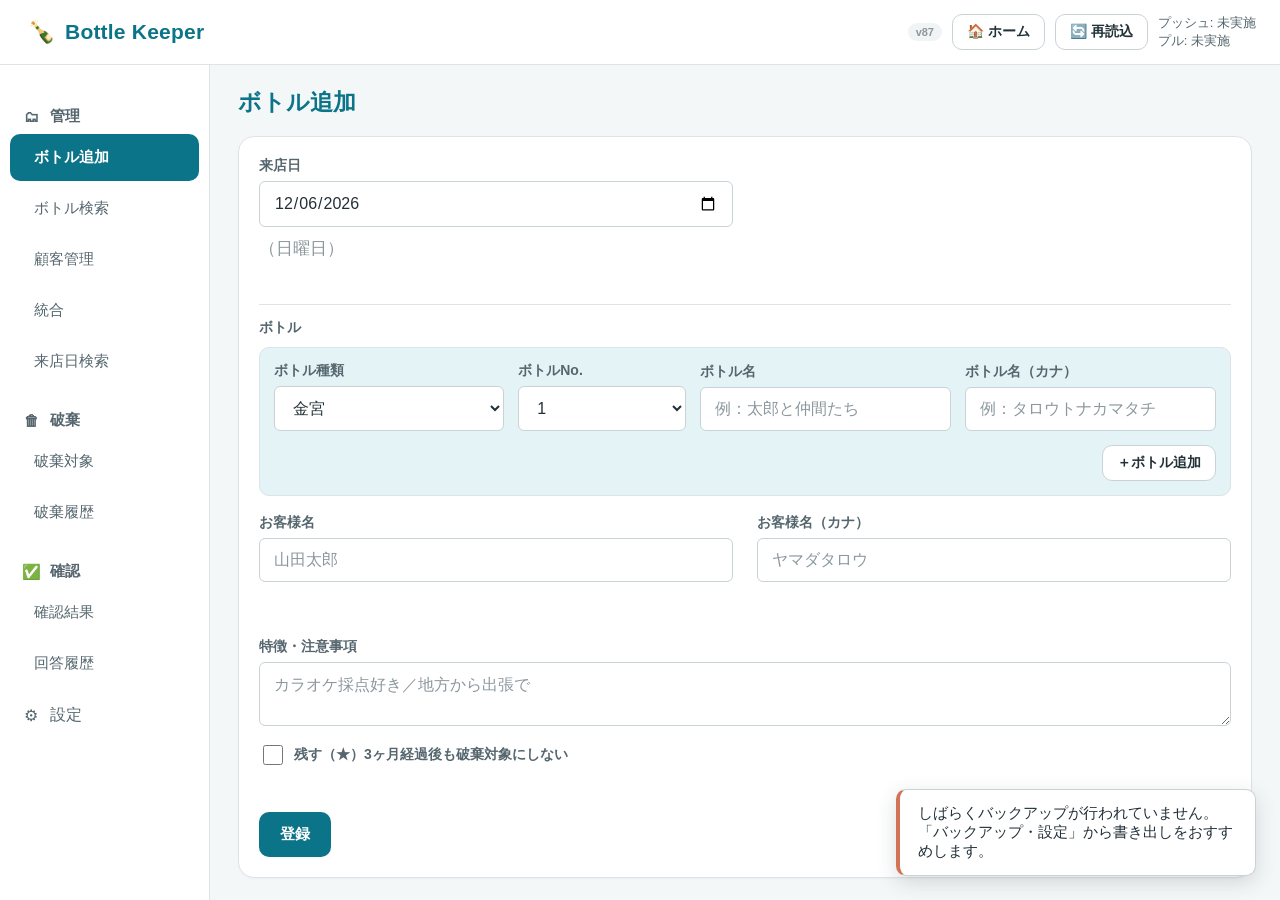
==== index.html @ 552aca2b "Add files via upload" ====
<!DOCTYPE html>
<html lang="ja">
<head>
<meta charset="UTF-8">
<meta name="viewport" content="width=device-width, initial-scale=1.0, maximum-scale=1.0, user-scalable=no">
<meta name="apple-mobile-web-app-capable" content="yes">
<meta name="apple-mobile-web-app-status-bar-style" content="default">
<meta name="apple-mobile-web-app-title" content="Bottle Keeper">
<title>Bottle Keeper</title>
<link rel="icon" href="icon.png">
<link rel="apple-touch-icon" href="icon.png">
<link rel="stylesheet" href="styles.css?v=87">
</head>
<body>

<div id="app">

  <!-- ヘッダー -->
  <header class="app-header">
    <button class="app-header__title" id="btn-title-home" type="button">
      <span class="app-header__mark">🍾</span>
      <h1>Bottle Keeper</h1>
    </button>
    <div class="app-header__status">
      <span id="app-version" class="app-version">v87</span>
      <button class="btn btn-sm btn-ghost" id="btn-home">🏠 ホーム</button>
      <button class="btn btn-sm btn-ghost" id="btn-reload">🔄 再読込</button>
      <span id="backup-status" class="backup-status">プッシュ: -<br>プル: -</span>
    </div>
  </header>

  <div class="app-body">

    <!-- サイドメニュー -->
    <nav class="sidenav" id="sidenav">
      <div class="sidenav__group-label"><span class="sidenav__icon">🗂</span><span>管理</span></div>
      <button class="sidenav__item sidenav__item--sub" data-screen="add">ボトル追加</button>
      <button class="sidenav__item sidenav__item--sub" data-screen="manage-bottle">ボトル検索</button>
      <button class="sidenav__item sidenav__item--sub" data-screen="manage-customer">顧客管理</button>
      <button class="sidenav__item sidenav__item--sub" data-screen="merge">統合</button>
      <button class="sidenav__item sidenav__item--sub" data-screen="visit-date-search">来店日検索</button>

      <div class="sidenav__group-label"><span class="sidenav__icon">🗑</span><span>破棄</span></div>
      <button class="sidenav__item sidenav__item--sub" data-screen="disposal-target">破棄対象</button>
      <button class="sidenav__item sidenav__item--sub" data-screen="disposal-history">破棄履歴</button>

      <div class="sidenav__group-label"><span class="sidenav__icon">✅</span><span>確認</span></div>
      <button class="sidenav__item sidenav__item--sub" data-screen="staff-review">確認結果</button>
      <button class="sidenav__item sidenav__item--sub" data-screen="response-history">回答履歴</button>

      <button class="sidenav__item" data-screen="backup">
        <span class="sidenav__icon">⚙</span><span>設定</span>
      </button>
    </nav>

    <!-- メインコンテンツ -->
    <main class="screen-root" id="screen-root">
      <!-- app.js がここに各画面を描画する -->
    </main>

  </div>
</div>

<!-- トースト通知 -->
<div id="toast-container" class="toast-container"></div>

<!-- 汎用モーダル -->
<div id="modal-overlay" class="modal-overlay hidden">
  <div id="modal-box" class="modal-box"></div>
</div>

<script src="utils.js?v=87"></script>
<script src="storage.js?v=87"></script>
<script src="app.js?v=87"></script>
</body>
</html>
---- styles.css ----
/* ==========================================================================
   ボトルキープ管理 - スタイル
   デザインコンセプト：明るく、コントラストのはっきりした実務ツール向けカラー。
   ベースは白、アクセントはティール（青緑）。警告はオレンジ、危険操作は赤。
   iPad横画面・タッチ操作を前提としたレイアウト。
   ========================================================================== */

:root {
  /* ベースカラー */
  --color-bg: #F4F7F8;
  --color-surface: #FFFFFF;
  --color-surface-alt: #F1F4F5;
  --color-surface-raised: #E9EEF0;
  --color-border: #C9D2D7;
  --color-border-soft: #DDE4E7;

  --color-text: #223038;
  --color-text-muted: #55666E;
  --color-text-faint: #8B979D;

  /* アクセント：ティール（#0F8EAE基調） */
  --color-accent: #0F8EAE;
  --color-accent-strong: #0B7488;
  --color-accent-soft: #E3F3F6;
  --color-accent-text: #FFFFFF;

  /* 危険操作（破棄）：赤 */
  --color-danger: #D24655;
  --color-danger-strong: #B93542;
  --color-danger-soft: #FBE7E8;

  /* 警告（まもなく破棄対象）：オレンジ */
  --color-warning: #D27355;
  --color-warning-strong: #B85D40;
  --color-warning-soft: #FBEAE3;

  /* ニュートラル（★保管継続 等）：グレイッシュブルー */
  --color-neutral: #C9D2D7;
  --color-neutral-text: #4B5B63;
  --color-neutral-soft: #EEF1F3;

  --radius-sm: 6px;
  --radius-md: 10px;
  --radius-lg: 16px;

  --font-display: "Hiragino Kaku Gothic ProN", "Yu Gothic", "YuGothic", sans-serif;
  --font-body: "Hiragino Kaku Gothic ProN", "Yu Gothic", "YuGothic", sans-serif;
}

* { box-sizing: border-box; }

html, body {
  margin: 0;
  padding: 0;
  height: 100%;
  width: 100%;
  overflow-x: hidden;
  background: var(--color-bg);
  color: var(--color-text);
  font-family: var(--font-body);
  font-size: 17px;
  -webkit-tap-highlight-color: transparent;
  overscroll-behavior: none;
}

#app {
  height: 100vh;
  width: 100%;
  overflow-x: hidden;
  display: flex;
  flex-direction: column;
}

/* ---------- ヘッダー ---------- */
.app-header {
  display: flex;
  align-items: center;
  justify-content: space-between;
  padding: 14px 24px;
  background: var(--color-surface);
  border-bottom: 1px solid var(--color-border-soft);
  flex-shrink: 0;
}

.app-header__title {
  display: flex;
  align-items: center;
  gap: 10px;
  background: none;
  border: none;
  padding: 4px;
  cursor: pointer;
  border-radius: var(--radius-sm);
}
.app-header__title:active { background: var(--color-accent-soft); }

.app-header__mark { font-size: 22px; }

.app-header__status {
  display: flex;
  align-items: center;
  gap: 10px;
  flex-wrap: wrap;
  justify-content: flex-end;
}

.app-header__title h1 {
  font-family: var(--font-display);
  font-size: 21px;
  font-weight: 700;
  letter-spacing: 0.01em;
  margin: 0;
  color: var(--color-accent-strong);
}

.backup-status {
  font-size: 13px;
  color: var(--color-text-muted);
}
.app-version {
  font-size: 11px;
  font-weight: 700;
  color: var(--color-text-faint);
  background: var(--color-surface-alt);
  padding: 3px 8px;
  border-radius: 999px;
}
.backup-status--warn { color: var(--color-warning-strong); font-weight: 700; }

/* ---------- レイアウト（サイドメニュー + コンテンツ） ---------- */
.app-body {
  flex: 1;
  display: flex;
  min-height: 0;
}

.sidenav {
  width: 210px;
  flex-shrink: 0;
  background: var(--color-surface);
  border-right: 1px solid var(--color-border-soft);
  padding: 16px 10px;
  overflow-y: auto;
}

.sidenav__group-label {
  display: flex;
  align-items: center;
  gap: 10px;
  margin: 18px 0 4px;
  padding: 8px 12px 4px;
  font-size: 15px;
  font-weight: 700;
  color: var(--color-text-muted);
}

.sidenav__item {
  display: flex;
  align-items: center;
  gap: 10px;
  width: 100%;
  padding: 14px 12px;
  margin-bottom: 4px;
  background: transparent;
  border: none;
  border-radius: var(--radius-md);
  color: var(--color-text-muted);
  font-size: 16px;
  font-family: var(--font-body);
  text-align: left;
  cursor: pointer;
  transition: background 0.15s ease, color 0.15s ease;
}
.sidenav__item--sub { padding-left: 24px; font-size: 15px; }
.sidenav__item:active { background: var(--color-accent-soft); }
.sidenav__item.is-active {
  background: var(--color-accent-strong);
  color: #FFFFFF;
  font-weight: 700;
}
.sidenav__icon { width: 18px; text-align: center; }

.screen-root {
  flex: 1;
  overflow-y: auto;
  -webkit-overflow-scrolling: touch;
  padding: 22px 28px 60px;
  min-width: 0;
}

/* ---------- 共通見出し ---------- */
.screen-title {
  font-family: var(--font-display);
  font-size: 23px;
  font-weight: 700;
  margin: 0 0 18px;
  color: var(--color-accent-strong);
  display: flex;
  align-items: center;
  gap: 10px;
}
.screen-title .count-badge {
  font-family: var(--font-body);
  font-size: 13px;
  font-weight: 600;
  color: var(--color-text-muted);
  background: var(--color-surface-raised);
  padding: 3px 10px;
  border-radius: 999px;
}

/* ---------- カード / パネル ---------- */
.panel {
  background: var(--color-surface);
  border: 1px solid var(--color-border-soft);
  border-radius: var(--radius-lg);
  padding: 20px;
  margin-bottom: 18px;
  box-shadow: 0 1px 2px rgba(34,48,56,0.04);
}

/* ---------- フォーム ---------- */
.form-grid {
  display: grid;
  grid-template-columns: repeat(2, minmax(0, 1fr));
  gap: 16px 24px;
}
.form-field { display: flex; flex-direction: column; gap: 6px; }
.form-field--full { grid-column: 1 / -1; }
.form-field label {
  font-size: 14px;
  font-weight: 600;
  color: var(--color-text-muted);
}
.form-field input[type="text"],
.form-field input[type="date"],
.form-field input[type="number"],
.form-field select,
.form-field textarea {
  background: var(--color-surface);
  border: 1px solid var(--color-border);
  border-radius: var(--radius-sm);
  color: var(--color-text);
  padding: 12px 14px;
  font-size: 16px;
  font-family: var(--font-body);
}
.form-field textarea { resize: vertical; min-height: 64px; }
.form-field input::placeholder, .form-field textarea::placeholder { color: var(--color-text-faint); }
.form-field input:focus, .form-field select:focus, .form-field textarea:focus {
  outline: 2px solid var(--color-accent);
  outline-offset: 1px;
  border-color: var(--color-accent);
}
.form-field input:disabled, .form-field select:disabled, .form-field textarea:disabled {
  background: var(--color-surface-alt);
  color: var(--color-text-muted);
}
.form-error {
  font-size: 13px;
  color: var(--color-danger-strong);
  font-weight: 600;
  min-height: 16px;
}
.checkbox-field {
  display: flex;
  align-items: center;
  gap: 8px;
  font-size: 15px;
  font-weight: 500;
  color: var(--color-text);
}
.checkbox-field input { width: 20px; height: 20px; accent-color: var(--color-accent); }

/* ---------- ボトル追加：複数行フォーム ---------- */
.bottle-rows-heading {
  font-size: 14px;
  font-weight: 700;
  color: var(--color-text-muted);
  margin: 22px 0 10px;
  padding-top: 14px;
  border-top: 1px solid var(--color-border-soft);
}
.bottle-row {
  background: var(--color-accent-soft);
  border: 1px solid var(--color-border-soft);
  border-radius: var(--radius-md);
  padding: 14px;
  margin-bottom: 12px;
}
.bottle-row__grid {
  display: grid;
  grid-template-columns: 1.1fr 0.8fr 1.2fr 1.2fr;
  gap: 12px 14px;
  align-items: end;
}
.bottle-row__actions {
  grid-column: 1 / -1;
  display: flex;
  justify-content: flex-end;
  gap: 8px;
  margin-top: 2px;
}

/* ---------- ボタン ---------- */
.btn {
  display: inline-flex;
  align-items: center;
  justify-content: center;
  gap: 6px;
  padding: 12px 20px;
  font-size: 15px;
  font-family: var(--font-body);
  font-weight: 700;
  border-radius: var(--radius-md);
  border: 1px solid transparent;
  cursor: pointer;
  min-height: 44px;
  white-space: nowrap;
  transition: filter 0.12s ease, transform 0.05s ease;
}
.btn:active { transform: scale(0.97); }
.btn-primary { background: var(--color-accent-strong); color: #FFFFFF; }
.btn-primary:active { filter: brightness(1.1); }
.btn-visit { background: #2E8B4F; color: #FFFFFF; }
.btn-visit:active { filter: brightness(1.1); }
.btn-danger { background: var(--color-danger); color: #FFFFFF; }
.btn-danger:active { filter: brightness(1.1); }
.btn-ghost { background: var(--color-surface); color: var(--color-text); border-color: var(--color-border); }
.btn-ghost:active { background: var(--color-surface-alt); }
.btn-sm { padding: 8px 14px; font-size: 14px; min-height: 36px; }
.btn:disabled { opacity: 0.45; cursor: not-allowed; }

/* ---------- タブ（ボトル種類） ---------- */
.tab-bar {
  display: flex;
  gap: 6px;
  flex-wrap: wrap;
  margin-bottom: 16px;
}
.tab-bar__item {
  padding: 10px 16px;
  background: var(--color-surface);
  border: 1px solid var(--color-border);
  border-radius: 999px;
  color: var(--color-text-muted);
  font-size: 14px;
  font-weight: 600;
  cursor: pointer;
}
.tab-bar__item.is-active {
  background: var(--color-accent-strong);
  border-color: var(--color-accent-strong);
  color: #FFFFFF;
}

/* ---------- 検索バー ---------- */
.search-bar {
  display: flex;
  gap: 10px;
  flex-wrap: wrap;
  align-items: flex-end;
  margin-bottom: 16px;
  padding: 14px 16px;
  background: var(--color-surface);
  border-radius: var(--radius-md);
  border: 1px solid var(--color-border-soft);
}
.search-bar__field {
  display: flex;
  flex-direction: column;
  gap: 4px;
}
.search-bar__field label {
  font-size: 11px;
  font-weight: 700;
  color: var(--color-text-muted);
}
.search-bar__field--grow { flex: 1; min-width: 200px; }
.search-bar input, .search-bar select {
  background: var(--color-surface);
  border: 1px solid var(--color-border);
  border-radius: var(--radius-sm);
  color: var(--color-text);
  padding: 9px 12px;
  font-size: 14px;
}
.search-bar input:focus, .search-bar select:focus {
  outline: 2px solid var(--color-accent);
  outline-offset: 1px;
}
.search-bar__grow { flex: 1; min-width: 160px; }

/* ---------- 一覧テーブル ---------- */
.table-wrap {
  background: var(--color-surface);
  border: 1px solid var(--color-border-soft);
  border-radius: var(--radius-lg);
  overflow-x: auto;
  overflow-y: hidden;
  -webkit-overflow-scrolling: touch;
  max-width: 100%;
}
table.data-table {
  width: 100%;
  min-width: 720px; /* 列が多いテーブルは横スクロールで見られるようにする（幅を無理に詰めない） */
  border-collapse: collapse;
}
/* 内容の長さに関わらず列幅を固定し、選んだ種類によって列の位置がずれるのを防ぐ */
table.data-table--fixed {
  table-layout: fixed;
}
table.data-table--fixed td,
table.data-table--fixed th {
  overflow-wrap: break-word;
  word-break: break-word;
}
.data-table thead th {
  position: sticky;
  top: 0;
  background: var(--color-surface-raised);
  color: var(--color-text-muted);
  font-size: 13px;
  font-weight: 700;
  text-align: left;
  padding: 12px 14px;
  border-bottom: 1px solid var(--color-border);
  white-space: nowrap;
  cursor: pointer;
  user-select: none;
}
.data-table thead th.sort-active { color: var(--color-accent-strong); }
.data-table tbody td {
  padding: 12px 14px;
  border-bottom: 1px solid var(--color-border-soft);
  font-size: 15px;
  vertical-align: top;
  color: var(--color-text);
}

.date-cell-compact {
  font-size: 13px;
  line-height: 1.35;
  white-space: normal;
}

/* シンプル表示モード：エクセルのような、なるべく縦幅の詰まった見た目 */
.table-wrap.is-simple table.data-table thead th {
  padding: 6px 10px;
  font-size: 12px;
}
.table-wrap.is-simple table.data-table tbody td {
  padding: 4px 10px;
  font-size: 13px;
  vertical-align: top;
  line-height: 1.3;
}
.table-wrap.is-simple .btn-sm {
  padding: 2px 8px;
  font-size: 12px;
}
.data-table tbody tr:last-child td { border-bottom: none; }
.data-table tbody tr:hover { background: var(--color-surface-alt); }
.data-table tbody tr.is-disposal-target { background: var(--color-danger-soft); }
.data-table tbody tr.is-near-disposal { background: var(--color-warning-soft); }
.data-table tbody tr.is-vacant-slot { background: #FFF7D6; }

/* お客様名クリックでボトル一覧を見られるリンク */
.customer-link {
  background: none;
  border: none;
  padding: 0;
  font: inherit;
  font-weight: 700;
  color: var(--color-text);
  text-decoration: underline;
  text-decoration-color: var(--color-border);
  text-align: left;
  cursor: pointer;
}
.customer-link:active { color: var(--color-accent-strong); }

/* ボトルNo. 札 */
.bottle-tag {
  display: inline-flex;
  align-items: center;
  gap: 6px;
  padding: 4px 10px 4px 6px;
  border: 1.5px solid var(--color-accent-strong);
  border-radius: 4px 10px 10px 4px;
  color: #FFFFFF;
  font-weight: 700;
  font-size: 14px;
  background: var(--color-accent-strong);
  white-space: nowrap;
  max-width: 100%;
}
.bottle-tag::before {
  content: "";
  width: 6px;
  height: 6px;
  border-radius: 50%;
  background: transparent;
  border: 1.5px solid #FFFFFF;
}

/* ボトルの種類ごとの色分け（全て白文字・濃い目の背景で統一感を持たせる） */
.bottle-tag--kinmiya { border-color: #0C7590; background: #0C7590; }

.bottle-tag--kaku { border-color: #A6820B; background: #A6820B; }

.bottle-tag--white { border-color: #C97A0A; background: #C97A0A; }

.bottle-tag--kicchom { border-color: #3A3A3A; background: #3A3A3A; }

.bottle-tag--akakirishima { border-color: #9C4A30; background: #9C4A30; }

.bottle-tag--matsurika { border-color: #1F3A63; background: #1F3A63; }

.bottle-tag--jameson { border-color: #5B2C6F; background: #5B2C6F; }

.bottle-tag--takara { border-color: #B5241F; background: #B5241F; }

.bottle-tag--hakushu { border-color: #B0501A; background: #B0501A; }

.bottle-tag--mizunara { border-color: #7A5C15; background: #7A5C15; }

.bottle-tag--tantakatan { border-color: #A61E4D; background: #A61E4D; }

.bottle-tag--other { border-color: #5C6B74; background: #5C6B74; }

/* ステータスラベル */
.status-pill {
  display: inline-block;
  padding: 4px 12px;
  border-radius: 14px;
  font-size: 12.5px;
  font-weight: 700;
  text-align: center;
  line-height: 1.35;
}
.status-normal { background: var(--color-accent-soft); color: var(--color-accent-strong); }
.status-near { background: var(--color-warning-soft); color: var(--color-warning-strong); }
.status-target { background: var(--color-danger-soft); color: var(--color-danger-strong); }
.status-star { background: var(--color-neutral-soft); color: var(--color-neutral-text); border: 1px solid var(--color-neutral); }

.star-mark { color: var(--color-warning-strong); font-size: 16px; }
.star-mark-red { color: var(--color-danger-strong); font-size: 16px; }

/* ---------- 残量スライダー ---------- */
.amount-slider-wrap {
  display: flex;
  align-items: center;
  gap: 8px;
  min-width: 120px;
}
.amount-slider-wrap input[type="range"] {
  flex: 1;
  accent-color: var(--color-accent);
}
.amount-value {
  min-width: 44px;
  text-align: right;
  font-weight: 700;
  color: var(--color-accent-strong);
}

/* ---------- トースト ---------- */
.toast-container {
  position: fixed;
  bottom: 24px;
  right: 24px;
  display: flex;
  flex-direction: column;
  gap: 10px;
  z-index: 999;
}
.toast {
  background: var(--color-surface);
  border: 1px solid var(--color-border);
  border-left: 4px solid var(--color-accent);
  color: var(--color-text);
  padding: 14px 18px;
  border-radius: var(--radius-md);
  box-shadow: 0 6px 20px rgba(34,48,56,0.16);
  min-width: 260px;
  max-width: 360px;
  font-size: 14.5px;
  font-weight: 500;
  animation: toast-in 0.2s ease;
}
.toast--error { border-left-color: var(--color-danger); }
.toast--warn { border-left-color: var(--color-warning); }
@keyframes toast-in {
  from { opacity: 0; transform: translateY(8px); }
  to { opacity: 1; transform: translateY(0); }
}

/* ---------- モーダル ---------- */
.modal-overlay {
  position: fixed;
  inset: 0;
  background: rgba(34,48,56,0.45);
  display: flex;
  align-items: center;
  justify-content: center;
  z-index: 1000;
}
.modal-overlay.hidden { display: none; }
.modal-box {
  background: var(--color-surface);
  border: 1px solid var(--color-border-soft);
  border-radius: var(--radius-lg);
  padding: 26px;
  width: min(520px, 90vw);
  max-height: 85vh;
  overflow-y: auto;
  box-shadow: 0 16px 48px rgba(34,48,56,0.28);
}
.modal-box h2 {
  font-family: var(--font-display);
  margin-top: 0;
  color: var(--color-accent-strong);
  font-size: 20px;
  font-weight: 700;
}
.modal-actions {
  display: flex;
  justify-content: flex-end;
  gap: 10px;
  margin-top: 22px;
}
.modal-info-row {
  display: flex;
  justify-content: space-between;
  padding: 8px 0;
  border-bottom: 1px solid var(--color-border-soft);
  font-size: 15px;
}
.modal-info-row span:first-child { color: var(--color-text-muted); font-weight: 600; }

.warning-box {
  background: var(--color-warning-soft);
  border: 1px solid var(--color-warning);
  color: var(--color-warning-strong);
  border-radius: var(--radius-sm);
  padding: 10px 14px;
  font-weight: 700;
  font-size: 14px;
  margin-bottom: 14px;
}

/* ---------- 空状態 ---------- */
.empty-state {
  text-align: center;
  padding: 60px 20px;
  color: var(--color-text-faint);
}

/* ---------- 顧客重複候補 ---------- */
.candidate-list { display: flex; flex-direction: column; gap: 8px; margin: 10px 0; }
.candidate-item {
  display: flex;
  align-items: flex-start;
  gap: 14px;
  padding: 10px 14px;
  background: var(--color-accent-soft);
  border: 1px solid var(--color-border);
  border-radius: var(--radius-sm);
}
.candidate-item > *:first-child { flex: 1; min-width: 0; }
.candidate-item > .flex-row { flex-shrink: 0; flex-wrap: nowrap; justify-content: flex-end; }

/* ---------- ユーティリティ ---------- */
.flex-row { display: flex; align-items: center; gap: 10px; flex-wrap: wrap; }
.text-muted { color: var(--color-text-muted); }
.text-faint { color: var(--color-text-faint); }
.mt-0 { margin-top: 0; }
.hidden { display: none !important; }

/* スクロールバー */
::-webkit-scrollbar { width: 10px; height: 10px; }
::-webkit-scrollbar-thumb { background: var(--color-border); border-radius: 6px; }

/* PC・タブレット横画面：既定のレイアウト（サイドメニューはフル表示） */

/* タブレット横〜PC小さめ幅：サイドメニューをアイコン中心に */
@media (max-width: 1180px) {
  .sidenav { width: 200px; }
}

/* タブレット縦画面・スマホ横画面幅を想定した最小幅 */
@media (max-width: 900px) {
  .sidenav { width: 76px; }
  .sidenav__item span:not(.sidenav__icon) { display: none; }
  .sidenav__group-label { justify-content: center; }
  .sidenav__group-label span:not(.sidenav__icon) { display: none; }
  .form-grid { grid-template-columns: 1fr; }
  .bottle-row__grid { grid-template-columns: 1fr 1fr; }

  /* サブメニューの文字は横に折り返すと項目ごとに位置がずれて見えるため、縦書きで統一する */
  .sidenav__item--sub {
    writing-mode: vertical-rl;
    text-orientation: upright;
    min-height: 120px;
    padding: 10px 2px;
    letter-spacing: 2px;
  }
}

/* スマホ横画面向け：幅はあっても高さが低いため、縦方向の余白を詰めて表示領域を確保する */
@media (max-height: 480px) and (orientation: landscape) {
  .app-header { padding: 8px 16px; }
  .app-header__title h1 { font-size: 16px; }
  .sidenav__item, .sidenav__group-label { padding: 8px 10px; }
  .screen-root { padding: 10px 16px 20px; }
  .screen-title { font-size: 18px; margin-bottom: 10px; }
  .panel { padding: 12px; margin-bottom: 12px; }
  .search-bar { padding: 8px 12px; }
  .modal-box { max-height: 88vh; overflow-y: auto; }
}

/* スマホ縦画面向け：サイドメニューをさらに縮小し、余白を詰めて画面を有効活用する */
@media (max-width: 600px) {
  .sidenav { width: 58px; padding: 12px 6px; }
  .sidenav__item { padding: 12px 4px; justify-content: center; text-align: center; }
  .sidenav__item--sub { padding-left: 4px; }
  .app-header { padding: 12px 14px; }
  .app-header__title h1 { font-size: 17px; }
  .backup-status { font-size: 11px; }
  .screen-root { padding: 14px 12px 40px; }
  .screen-title { font-size: 19px; flex-wrap: wrap; }
  .panel { padding: 14px; }
  .bottle-row__grid { grid-template-columns: 1fr; }
  .search-bar { padding: 10px 12px; }
  .search-bar__field--grow, .search-bar__grow { min-width: 100%; }
  .search-bar__field { flex: 1; min-width: 100px; }
  .search-bar input, .search-bar select { width: 100%; }
  .modal-box { padding: 18px; width: 92vw; }

  /* テーブルを横スクロールさせるのではなく、1行＝1枚のカードとして縦画面に最適化する */
  .table-wrap.is-cardable { overflow: visible; border: none; background: transparent; }
  .table-wrap.is-cardable table.data-table { min-width: 0; }
  .table-wrap.is-cardable table.data-table thead { position: absolute; width: 1px; height: 1px; overflow: hidden; clip: rect(0 0 0 0); }
  .table-wrap.is-cardable table.data-table, .table-wrap.is-cardable table.data-table tbody { display: block; width: 100%; }
  .table-wrap.is-cardable table.data-table tr { display: block; background: var(--color-surface); border: 1px solid var(--color-border-soft); border-radius: var(--radius-md); margin-bottom: 10px; padding: 4px 12px; }
  .table-wrap.is-cardable table.data-table td { display: flex; align-items: flex-start; justify-content: space-between; gap: 12px; padding: 8px 0; border-bottom: 1px solid var(--color-border-soft); text-align: right; }
  .table-wrap.is-cardable table.data-table td:last-child { border-bottom: none; }
  .table-wrap.is-cardable table.data-table td::before { content: attr(data-label); flex: 0 0 auto; font-size: 12px; font-weight: 700; color: var(--color-text-muted); text-align: left; }
}
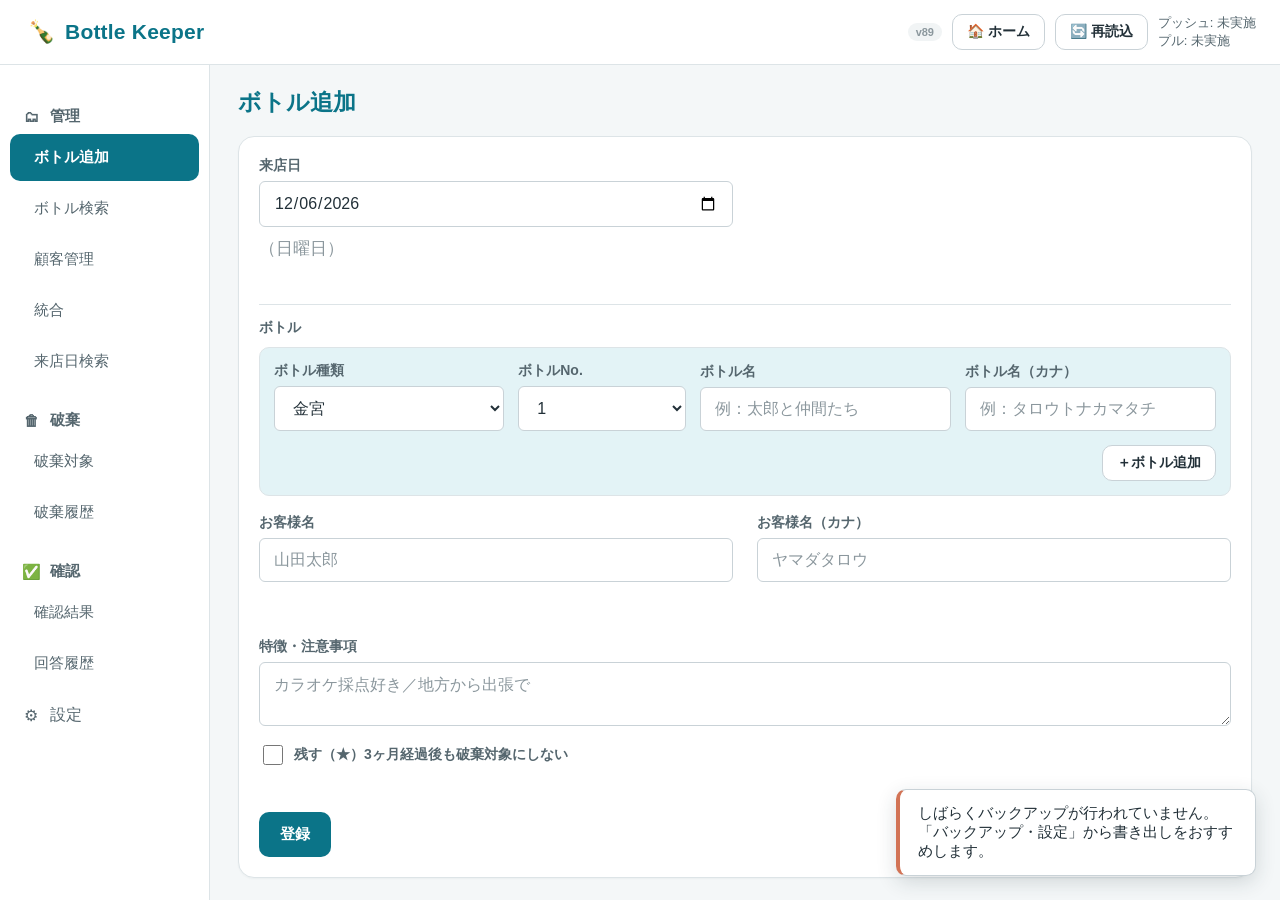
==== commit 3b8b2627: "Add files via upload" ====
--- a/index.html
+++ b/index.html
@@ -9,7 +9,7 @@
 <title>Bottle Keeper</title>
 <link rel="icon" href="icon.png">
 <link rel="apple-touch-icon" href="icon.png">
-<link rel="stylesheet" href="styles.css?v=87">
+<link rel="stylesheet" href="styles.css?v=89">
 </head>
 <body>
 
@@ -22,7 +22,7 @@
       <h1>Bottle Keeper</h1>
     </button>
     <div class="app-header__status">
-      <span id="app-version" class="app-version">v87</span>
+      <span id="app-version" class="app-version">v89</span>
       <button class="btn btn-sm btn-ghost" id="btn-home">🏠 ホーム</button>
       <button class="btn btn-sm btn-ghost" id="btn-reload">🔄 再読込</button>
       <span id="backup-status" class="backup-status">プッシュ: -<br>プル: -</span>
@@ -69,8 +69,8 @@
   <div id="modal-box" class="modal-box"></div>
 </div>
 
-<script src="utils.js?v=87"></script>
-<script src="storage.js?v=87"></script>
-<script src="app.js?v=87"></script>
+<script src="utils.js?v=89"></script>
+<script src="storage.js?v=89"></script>
+<script src="app.js?v=89"></script>
 </body>
 </html>
--- a/styles.css
+++ b/styles.css
@@ -384,6 +384,8 @@
   color: var(--color-text);
   padding: 9px 12px;
   font-size: 14px;
+  box-sizing: border-box;
+  height: 42px;
 }
 .search-bar input:focus, .search-bar select:focus {
   outline: 2px solid var(--color-accent);
@@ -409,6 +411,21 @@
 /* 内容の長さに関わらず列幅を固定し、選んだ種類によって列の位置がずれるのを防ぐ */
 table.data-table--fixed {
   table-layout: fixed;
+}
+/* 所有ボトルのモーダル用：狭い幅でも横スクロールさせず、最終来店日が見切れないようにする */
+table.data-table--modal {
+  min-width: 0;
+}
+table.data-table--modal thead th,
+table.data-table--modal tbody td {
+  padding: 10px 8px;
+}
+table.data-table--modal .date-cell-compact {
+  white-space: nowrap;
+}
+/* 破棄対象画面：ボトルNo.札の列をpx固定にし、タブレット縦画面でも札が途切れないよう最小幅を確保する */
+table.data-table--disposal {
+  min-width: 900px;
 }
 table.data-table--fixed td,
 table.data-table--fixed th {
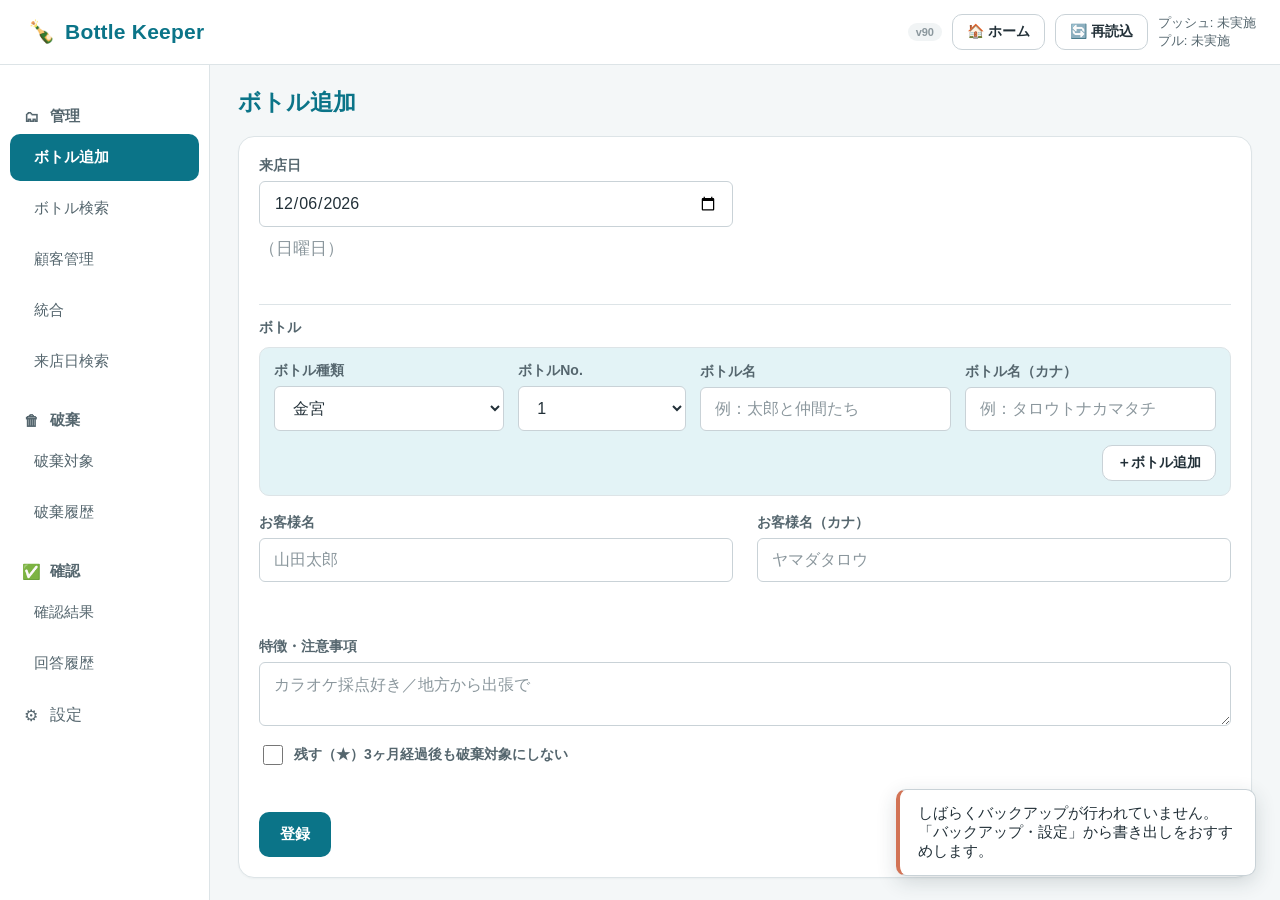
==== commit aaf94c88: "Add files via upload" ====
--- a/index.html
+++ b/index.html
@@ -9,7 +9,7 @@
 <title>Bottle Keeper</title>
 <link rel="icon" href="icon.png">
 <link rel="apple-touch-icon" href="icon.png">
-<link rel="stylesheet" href="styles.css?v=89">
+<link rel="stylesheet" href="styles.css?v=90">
 </head>
 <body>
 
@@ -22,7 +22,7 @@
       <h1>Bottle Keeper</h1>
     </button>
     <div class="app-header__status">
-      <span id="app-version" class="app-version">v89</span>
+      <span id="app-version" class="app-version">v90</span>
       <button class="btn btn-sm btn-ghost" id="btn-home">🏠 ホーム</button>
       <button class="btn btn-sm btn-ghost" id="btn-reload">🔄 再読込</button>
       <span id="backup-status" class="backup-status">プッシュ: -<br>プル: -</span>
@@ -69,8 +69,8 @@
   <div id="modal-box" class="modal-box"></div>
 </div>
 
-<script src="utils.js?v=89"></script>
-<script src="storage.js?v=89"></script>
-<script src="app.js?v=89"></script>
+<script src="utils.js?v=90"></script>
+<script src="storage.js?v=90"></script>
+<script src="app.js?v=90"></script>
 </body>
 </html>
--- a/styles.css
+++ b/styles.css
@@ -565,21 +565,75 @@
 .star-mark-red { color: var(--color-danger-strong); font-size: 16px; }
 
 /* ---------- 残量スライダー ---------- */
+.amount-slider { min-width: 0; flex: 1 1 auto; }
+.amount-value-row {
+  font-size: 12px;
+  font-weight: 700;
+  color: var(--color-text-muted);
+  margin-bottom: 2px;
+}
+.amount-value {
+  font-size: 16px;
+  font-weight: 700;
+  color: var(--color-accent-strong);
+}
 .amount-slider-wrap {
   display: flex;
   align-items: center;
-  gap: 8px;
-  min-width: 120px;
-}
-.amount-slider-wrap input[type="range"] {
-  flex: 1;
-  accent-color: var(--color-accent);
-}
-.amount-value {
-  min-width: 44px;
-  text-align: right;
-  font-weight: 700;
-  color: var(--color-accent-strong);
+  gap: 6px;
+}
+.amount-step {
+  flex: 0 0 auto;
+  min-width: 40px;
+  padding: 9px 4px;
+  font-size: 13px;
+  background: var(--color-surface);
+  color: var(--color-text);
+  border: 1px solid var(--color-border);
+}
+/* タブレットでもつまみを指でつかみやすいよう、つまみとタッチ領域を大きくする */
+.amount-range {
+  flex: 1 1 90px;
+  min-width: 90px;
+  height: 36px;
+  margin: 0;
+  background: transparent;
+  -webkit-appearance: none;
+  appearance: none;
+}
+.amount-range::-webkit-slider-runnable-track {
+  height: 6px;
+  border-radius: 3px;
+  background: var(--color-border);
+}
+.amount-range::-webkit-slider-thumb {
+  -webkit-appearance: none;
+  appearance: none;
+  width: 28px;
+  height: 28px;
+  margin-top: -11px;
+  border-radius: 50%;
+  border: 2px solid #FFFFFF;
+  background: var(--color-accent);
+  box-shadow: 0 1px 4px rgba(0, 0, 0, 0.35);
+}
+.amount-range::-moz-range-track {
+  height: 6px;
+  border-radius: 3px;
+  background: var(--color-border);
+}
+.amount-range::-moz-range-thumb {
+  width: 24px;
+  height: 24px;
+  border-radius: 50%;
+  border: 2px solid #FFFFFF;
+  background: var(--color-accent);
+  box-shadow: 0 1px 4px rgba(0, 0, 0, 0.35);
+}
+@media (max-width: 600px) {
+  /* スマホ縦画面：つまみを1行まるごと使い、－/＋ボタンはその下に並べる */
+  .amount-slider-wrap { flex-wrap: wrap; justify-content: space-between; }
+  .amount-range { order: -1; flex: 1 0 100%; }
 }
 
 /* ---------- トースト ---------- */
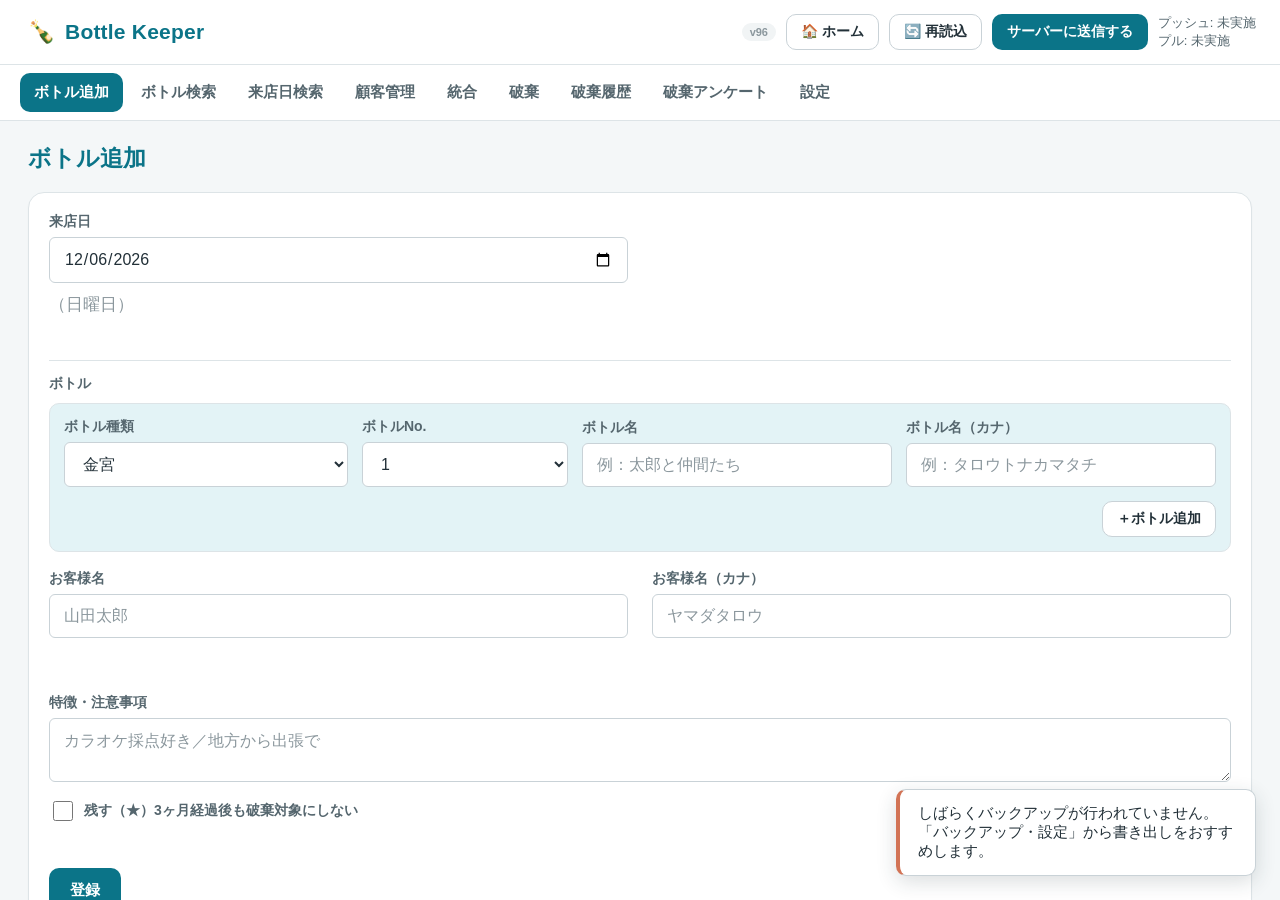
==== commit 05bc40bd: "Add files via upload" ====
--- a/index.html
+++ b/index.html
@@ -9,7 +9,7 @@
 <title>Bottle Keeper</title>
 <link rel="icon" href="icon.png">
 <link rel="apple-touch-icon" href="icon.png">
-<link rel="stylesheet" href="styles.css?v=90">
+<link rel="stylesheet" href="styles.css?v=96">
 </head>
 <body>
 
@@ -22,36 +22,28 @@
       <h1>Bottle Keeper</h1>
     </button>
     <div class="app-header__status">
-      <span id="app-version" class="app-version">v90</span>
+      <span id="app-version" class="app-version">v96</span>
       <button class="btn btn-sm btn-ghost" id="btn-home">🏠 ホーム</button>
       <button class="btn btn-sm btn-ghost" id="btn-reload">🔄 再読込</button>
+      <button class="btn btn-sm btn-primary" id="btn-header-sync">サーバーに送信する</button>
       <span id="backup-status" class="backup-status">プッシュ: -<br>プル: -</span>
     </div>
   </header>
 
+  <!-- 上部メニュー -->
+  <nav class="topnav" id="topnav">
+    <button class="topnav__item" data-screen="add">ボトル追加</button>
+    <button class="topnav__item" data-screen="manage-bottle">ボトル検索</button>
+    <button class="topnav__item" data-screen="visit-date-search">来店日検索</button>
+    <button class="topnav__item" data-screen="manage-customer">顧客管理</button>
+    <button class="topnav__item" data-screen="merge">統合</button>
+    <button class="topnav__item" data-screen="disposal-target">破棄</button>
+    <button class="topnav__item" data-screen="disposal-history">破棄履歴</button>
+    <button class="topnav__item" data-screen="staff-review">破棄アンケート</button>
+    <button class="topnav__item" data-screen="backup">設定</button>
+  </nav>
+
   <div class="app-body">
-
-    <!-- サイドメニュー -->
-    <nav class="sidenav" id="sidenav">
-      <div class="sidenav__group-label"><span class="sidenav__icon">🗂</span><span>管理</span></div>
-      <button class="sidenav__item sidenav__item--sub" data-screen="add">ボトル追加</button>
-      <button class="sidenav__item sidenav__item--sub" data-screen="manage-bottle">ボトル検索</button>
-      <button class="sidenav__item sidenav__item--sub" data-screen="manage-customer">顧客管理</button>
-      <button class="sidenav__item sidenav__item--sub" data-screen="merge">統合</button>
-      <button class="sidenav__item sidenav__item--sub" data-screen="visit-date-search">来店日検索</button>
-
-      <div class="sidenav__group-label"><span class="sidenav__icon">🗑</span><span>破棄</span></div>
-      <button class="sidenav__item sidenav__item--sub" data-screen="disposal-target">破棄対象</button>
-      <button class="sidenav__item sidenav__item--sub" data-screen="disposal-history">破棄履歴</button>
-
-      <div class="sidenav__group-label"><span class="sidenav__icon">✅</span><span>確認</span></div>
-      <button class="sidenav__item sidenav__item--sub" data-screen="staff-review">確認結果</button>
-      <button class="sidenav__item sidenav__item--sub" data-screen="response-history">回答履歴</button>
-
-      <button class="sidenav__item" data-screen="backup">
-        <span class="sidenav__icon">⚙</span><span>設定</span>
-      </button>
-    </nav>
 
     <!-- メインコンテンツ -->
     <main class="screen-root" id="screen-root">
@@ -69,8 +61,8 @@
   <div id="modal-box" class="modal-box"></div>
 </div>
 
-<script src="utils.js?v=90"></script>
-<script src="storage.js?v=90"></script>
-<script src="app.js?v=90"></script>
+<script src="utils.js?v=96"></script>
+<script src="storage.js?v=96"></script>
+<script src="app.js?v=96"></script>
 </body>
 </html>
--- a/styles.css
+++ b/styles.css
@@ -127,58 +127,42 @@
 }
 .backup-status--warn { color: var(--color-warning-strong); font-weight: 700; }
 
-/* ---------- レイアウト（サイドメニュー + コンテンツ） ---------- */
+/* ---------- レイアウト（上部メニュー + コンテンツ） ---------- */
 .app-body {
   flex: 1;
   display: flex;
   min-height: 0;
 }
 
-.sidenav {
-  width: 210px;
+/* 上部メニュー：スクロールしなくても全項目が見えるよう、幅が足りなければ折り返す */
+.topnav {
+  display: flex;
+  flex-wrap: wrap;
+  gap: 4px;
+  padding: 8px 20px;
+  background: var(--color-surface);
+  border-bottom: 1px solid var(--color-border-soft);
   flex-shrink: 0;
-  background: var(--color-surface);
-  border-right: 1px solid var(--color-border-soft);
-  padding: 16px 10px;
-  overflow-y: auto;
-}
-
-.sidenav__group-label {
-  display: flex;
-  align-items: center;
-  gap: 10px;
-  margin: 18px 0 4px;
-  padding: 8px 12px 4px;
-  font-size: 15px;
-  font-weight: 700;
-  color: var(--color-text-muted);
-}
-
-.sidenav__item {
-  display: flex;
-  align-items: center;
-  gap: 10px;
-  width: 100%;
-  padding: 14px 12px;
-  margin-bottom: 4px;
+}
+.topnav__item {
+  padding: 10px 14px;
   background: transparent;
   border: none;
   border-radius: var(--radius-md);
   color: var(--color-text-muted);
-  font-size: 16px;
+  font-size: 15px;
+  font-weight: 600;
   font-family: var(--font-body);
-  text-align: left;
+  white-space: nowrap;
   cursor: pointer;
   transition: background 0.15s ease, color 0.15s ease;
 }
-.sidenav__item--sub { padding-left: 24px; font-size: 15px; }
-.sidenav__item:active { background: var(--color-accent-soft); }
-.sidenav__item.is-active {
+.topnav__item:active { background: var(--color-accent-soft); }
+.topnav__item.is-active {
   background: var(--color-accent-strong);
   color: #FFFFFF;
   font-weight: 700;
 }
-.sidenav__icon { width: 18px; text-align: center; }
 
 .screen-root {
   flex: 1;
@@ -198,6 +182,13 @@
   display: flex;
   align-items: center;
   gap: 10px;
+}
+.section-title {
+  font-family: var(--font-display);
+  font-size: 19px;
+  font-weight: 700;
+  margin: 0 0 8px;
+  color: var(--color-accent-strong);
 }
 .screen-title .count-badge {
   font-family: var(--font-body);
@@ -412,6 +403,34 @@
 table.data-table--fixed {
   table-layout: fixed;
 }
+/* ボトルNo.の列：余白を詰め、札を一回り小さくして、細い列でも札が途切れないようにする */
+table.data-table th.cell-no,
+table.data-table td.cell-no {
+  padding-left: 6px;
+  padding-right: 6px;
+}
+table.data-table td.cell-no .bottle-tag {
+  font-size: 13px;
+  padding: 3px 8px;
+}
+table.data-table td.cell-no .bottle-tag::before {
+  display: none;
+}
+/* ★専用の列：左右の余白を同じにして、★が列の中央に来るようにする */
+table.data-table th.cell-star,
+table.data-table td.cell-star {
+  padding-left: 0;
+  padding-right: 0;
+  text-align: center;
+}
+/* 列が少なく、タブレット縦画面の幅にそのまま収まる一覧：最小幅の指定を外して横スクロールをなくす */
+table.data-table--fit {
+  min-width: 0;
+}
+/* 列が多い一覧：列をpx固定にしたうえで、名前などが細くつぶれない最小幅を確保する（足りない分は横スクロール） */
+table.data-table--wide {
+  min-width: 1060px;
+}
 /* 所有ボトルのモーダル用：狭い幅でも横スクロールさせず、最終来店日が見切れないようにする */
 table.data-table--modal {
   min-width: 0;
@@ -753,37 +772,20 @@
 ::-webkit-scrollbar { width: 10px; height: 10px; }
 ::-webkit-scrollbar-thumb { background: var(--color-border); border-radius: 6px; }
 
-/* PC・タブレット横画面：既定のレイアウト（サイドメニューはフル表示） */
-
-/* タブレット横〜PC小さめ幅：サイドメニューをアイコン中心に */
-@media (max-width: 1180px) {
-  .sidenav { width: 200px; }
-}
-
 /* タブレット縦画面・スマホ横画面幅を想定した最小幅 */
 @media (max-width: 900px) {
-  .sidenav { width: 76px; }
-  .sidenav__item span:not(.sidenav__icon) { display: none; }
-  .sidenav__group-label { justify-content: center; }
-  .sidenav__group-label span:not(.sidenav__icon) { display: none; }
   .form-grid { grid-template-columns: 1fr; }
   .bottle-row__grid { grid-template-columns: 1fr 1fr; }
-
-  /* サブメニューの文字は横に折り返すと項目ごとに位置がずれて見えるため、縦書きで統一する */
-  .sidenav__item--sub {
-    writing-mode: vertical-rl;
-    text-orientation: upright;
-    min-height: 120px;
-    padding: 10px 2px;
-    letter-spacing: 2px;
-  }
+  .topnav { padding: 8px 14px; }
+  .topnav__item { padding: 10px 9px; font-size: 14px; }
 }
 
 /* スマホ横画面向け：幅はあっても高さが低いため、縦方向の余白を詰めて表示領域を確保する */
 @media (max-height: 480px) and (orientation: landscape) {
   .app-header { padding: 8px 16px; }
   .app-header__title h1 { font-size: 16px; }
-  .sidenav__item, .sidenav__group-label { padding: 8px 10px; }
+  .topnav { padding: 4px 16px; }
+  .topnav__item { padding: 6px 10px; }
   .screen-root { padding: 10px 16px 20px; }
   .screen-title { font-size: 18px; margin-bottom: 10px; }
   .panel { padding: 12px; margin-bottom: 12px; }
@@ -791,11 +793,10 @@
   .modal-box { max-height: 88vh; overflow-y: auto; }
 }
 
-/* スマホ縦画面向け：サイドメニューをさらに縮小し、余白を詰めて画面を有効活用する */
+/* スマホ縦画面向け：余白を詰めて画面を有効活用する */
 @media (max-width: 600px) {
-  .sidenav { width: 58px; padding: 12px 6px; }
-  .sidenav__item { padding: 12px 4px; justify-content: center; text-align: center; }
-  .sidenav__item--sub { padding-left: 4px; }
+  .topnav { padding: 6px 10px; gap: 2px; }
+  .topnav__item { padding: 8px 10px; font-size: 13px; }
   .app-header { padding: 12px 14px; }
   .app-header__title h1 { font-size: 17px; }
   .backup-status { font-size: 11px; }
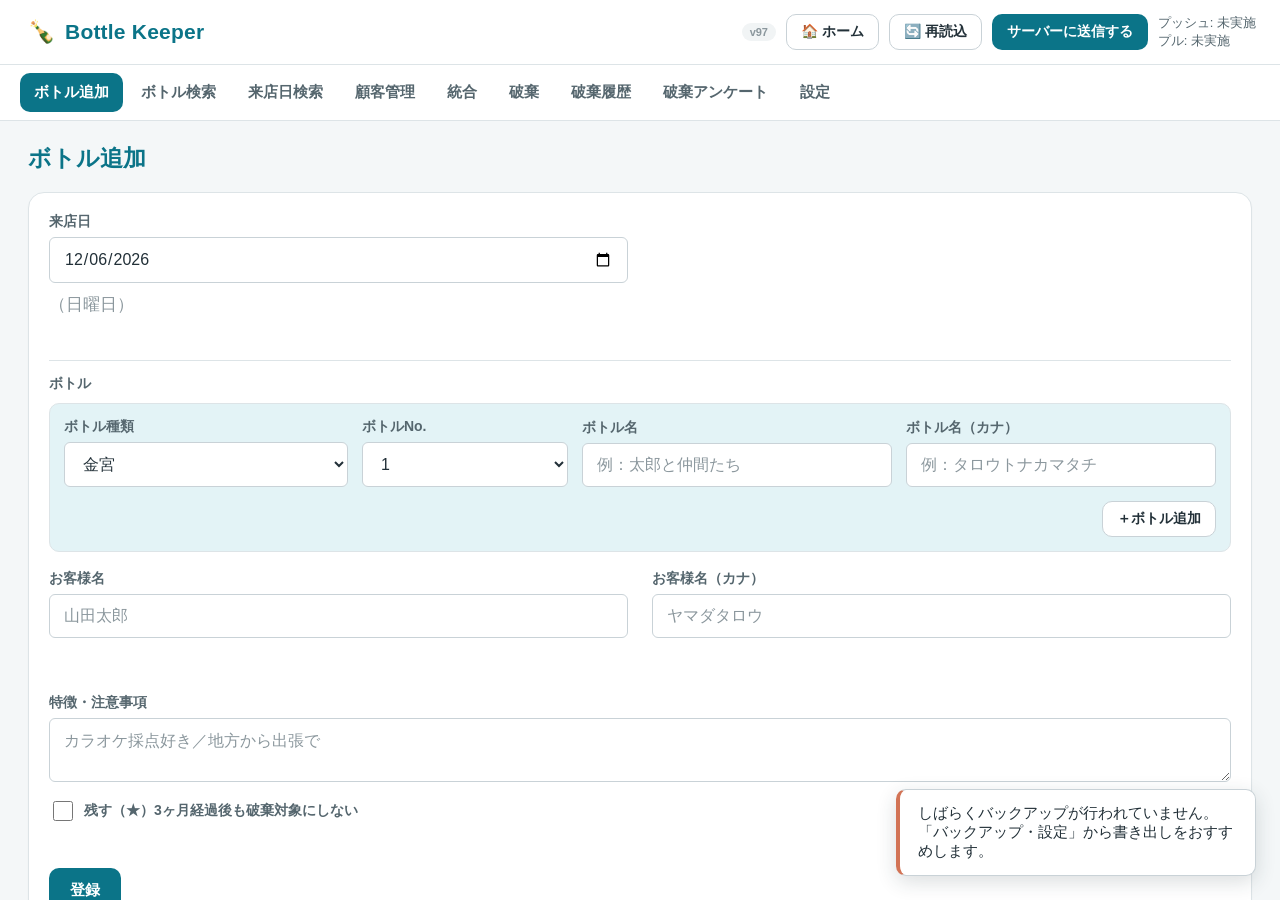
==== commit 62432b5f: "Add files via upload" ====
--- a/index.html
+++ b/index.html
@@ -9,7 +9,7 @@
 <title>Bottle Keeper</title>
 <link rel="icon" href="icon.png">
 <link rel="apple-touch-icon" href="icon.png">
-<link rel="stylesheet" href="styles.css?v=96">
+<link rel="stylesheet" href="styles.css?v=97">
 </head>
 <body>
 
@@ -22,7 +22,7 @@
       <h1>Bottle Keeper</h1>
     </button>
     <div class="app-header__status">
-      <span id="app-version" class="app-version">v96</span>
+      <span id="app-version" class="app-version">v97</span>
       <button class="btn btn-sm btn-ghost" id="btn-home">🏠 ホーム</button>
       <button class="btn btn-sm btn-ghost" id="btn-reload">🔄 再読込</button>
       <button class="btn btn-sm btn-primary" id="btn-header-sync">サーバーに送信する</button>
@@ -61,8 +61,8 @@
   <div id="modal-box" class="modal-box"></div>
 </div>
 
-<script src="utils.js?v=96"></script>
-<script src="storage.js?v=96"></script>
-<script src="app.js?v=96"></script>
+<script src="utils.js?v=97"></script>
+<script src="storage.js?v=97"></script>
+<script src="app.js?v=97"></script>
 </body>
 </html>
--- a/styles.css
+++ b/styles.css
@@ -403,6 +403,35 @@
 table.data-table--fixed {
   table-layout: fixed;
 }
+/* 破棄対象画面の「詳細」「流す」ボタン：改行させず1行で右端に置く */
+.dt-ops {
+  display: flex;
+  flex-wrap: nowrap;
+  gap: 6px;
+  justify-content: flex-end;
+}
+.dt-ops .btn {
+  flex-shrink: 0;
+  white-space: nowrap;
+}
+.dt-wide-only { display: none; }
+/* 幅が広い画面（PC）：ボタンは右端の「操作」列に置く。狭い画面（タブレット縦など）：スクロールなしで押せるよう、スライダーの下に置く */
+@media (min-width: 1100px) {
+  .dt-narrow-only { display: none; }
+  .dt-wide-only { display: inline; }
+  .dt-ops-inline { display: none !important; }
+}
+@media (max-width: 1099px) {
+  .dt-ops-cell, .dt-col-ops { display: none !important; }
+}
+/* 日付・IDなど、途中で改行させたくないセル */
+table.data-table td.cell-nowrap {
+  white-space: nowrap;
+}
+/* 破棄履歴：日付・履歴IDが改行されない幅を確保し、特徴・注意事項の列は細めにする */
+table.data-table--history {
+  min-width: 1200px;
+}
 /* ボトルNo.の列：余白を詰め、札を一回り小さくして、細い列でも札が途切れないようにする */
 table.data-table th.cell-no,
 table.data-table td.cell-no {
@@ -444,7 +473,7 @@
 }
 /* 破棄対象画面：ボトルNo.札の列をpx固定にし、タブレット縦画面でも札が途切れないよう最小幅を確保する */
 table.data-table--disposal {
-  min-width: 900px;
+  min-width: 1000px;
 }
 table.data-table--fixed td,
 table.data-table--fixed th {
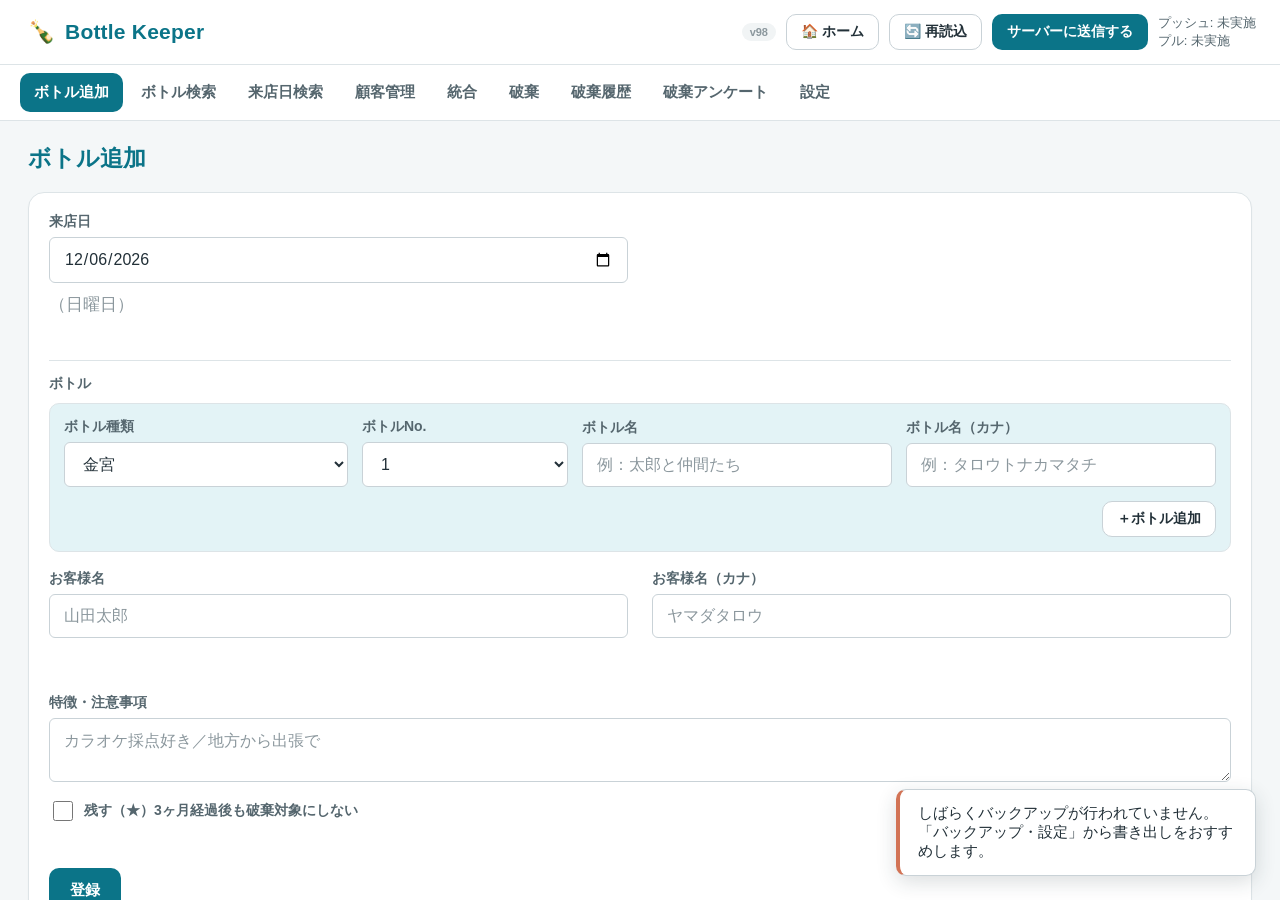
==== commit 3ed5c23a: "Add files via upload" ====
--- a/index.html
+++ b/index.html
@@ -9,7 +9,7 @@
 <title>Bottle Keeper</title>
 <link rel="icon" href="icon.png">
 <link rel="apple-touch-icon" href="icon.png">
-<link rel="stylesheet" href="styles.css?v=97">
+<link rel="stylesheet" href="styles.css?v=98">
 </head>
 <body>
 
@@ -22,7 +22,7 @@
       <h1>Bottle Keeper</h1>
     </button>
     <div class="app-header__status">
-      <span id="app-version" class="app-version">v97</span>
+      <span id="app-version" class="app-version">v98</span>
       <button class="btn btn-sm btn-ghost" id="btn-home">🏠 ホーム</button>
       <button class="btn btn-sm btn-ghost" id="btn-reload">🔄 再読込</button>
       <button class="btn btn-sm btn-primary" id="btn-header-sync">サーバーに送信する</button>
@@ -61,8 +61,8 @@
   <div id="modal-box" class="modal-box"></div>
 </div>
 
-<script src="utils.js?v=97"></script>
-<script src="storage.js?v=97"></script>
-<script src="app.js?v=97"></script>
+<script src="utils.js?v=98"></script>
+<script src="storage.js?v=98"></script>
+<script src="app.js?v=98"></script>
 </body>
 </html>
--- a/styles.css
+++ b/styles.css
@@ -74,6 +74,8 @@
 /* ---------- ヘッダー ---------- */
 .app-header {
   display: flex;
+  flex-wrap: wrap;
+  gap: 8px 16px;
   align-items: center;
   justify-content: space-between;
   padding: 14px 24px;
@@ -104,7 +106,9 @@
   justify-content: flex-end;
 }
 
+.app-header__title { flex-shrink: 0; }
 .app-header__title h1 {
+  white-space: nowrap;
   font-family: var(--font-display);
   font-size: 21px;
   font-weight: 700;
@@ -807,6 +811,12 @@
   .bottle-row__grid { grid-template-columns: 1fr 1fr; }
   .topnav { padding: 8px 14px; }
   .topnav__item { padding: 10px 9px; font-size: 14px; }
+}
+
+/* 小さめのタブレット縦画面（幅700px前後）：メニュー9項目が1行に収まるよう、文字と余白をさらに詰める */
+@media (max-width: 780px) {
+  .topnav { gap: 2px; padding: 8px 10px; }
+  .topnav__item { padding: 10px 6px; font-size: 13px; }
 }
 
 /* スマホ横画面向け：幅はあっても高さが低いため、縦方向の余白を詰めて表示領域を確保する */
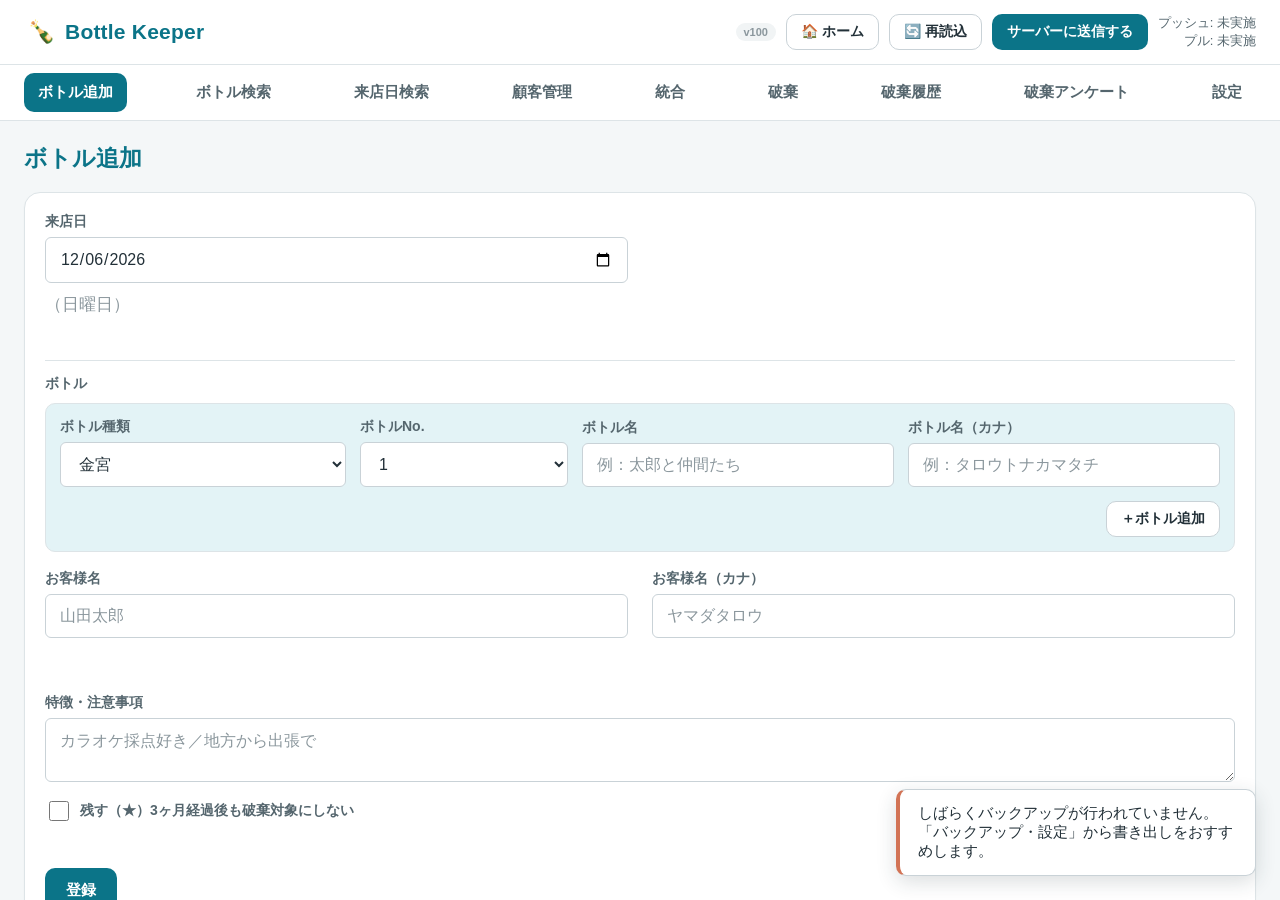
==== commit 142b8662: "Add files via upload" ====
--- a/index.html
+++ b/index.html
@@ -9,7 +9,7 @@
 <title>Bottle Keeper</title>
 <link rel="icon" href="icon.png">
 <link rel="apple-touch-icon" href="icon.png">
-<link rel="stylesheet" href="styles.css?v=98">
+<link rel="stylesheet" href="styles.css?v=100">
 </head>
 <body>
 
@@ -22,7 +22,7 @@
       <h1>Bottle Keeper</h1>
     </button>
     <div class="app-header__status">
-      <span id="app-version" class="app-version">v98</span>
+      <span id="app-version" class="app-version">v100</span>
       <button class="btn btn-sm btn-ghost" id="btn-home">🏠 ホーム</button>
       <button class="btn btn-sm btn-ghost" id="btn-reload">🔄 再読込</button>
       <button class="btn btn-sm btn-primary" id="btn-header-sync">サーバーに送信する</button>
@@ -61,8 +61,8 @@
   <div id="modal-box" class="modal-box"></div>
 </div>
 
-<script src="utils.js?v=98"></script>
-<script src="storage.js?v=98"></script>
-<script src="app.js?v=98"></script>
+<script src="utils.js?v=100"></script>
+<script src="storage.js?v=100"></script>
+<script src="app.js?v=100"></script>
 </body>
 </html>
--- a/styles.css
+++ b/styles.css
@@ -72,13 +72,18 @@
 }
 
 /* ---------- ヘッダー ---------- */
+/* ヘッダー（ロゴ・送信ボタン・時刻）と上部メニューの左右端を揃えるための共通余白 */
+:root { --gutter: 24px; }
+@media (max-width: 900px) { :root { --gutter: 16px; } }
+@media (max-width: 600px) { :root { --gutter: 14px; } }
+
 .app-header {
   display: flex;
   flex-wrap: wrap;
   gap: 8px 16px;
   align-items: center;
   justify-content: space-between;
-  padding: 14px 24px;
+  padding: 14px var(--gutter);
   background: var(--color-surface);
   border-bottom: 1px solid var(--color-border-soft);
   flex-shrink: 0;
@@ -104,6 +109,7 @@
   gap: 10px;
   flex-wrap: wrap;
   justify-content: flex-end;
+  margin-left: auto; /* ロゴの下に折り返した時も右端に寄せる */
 }
 
 .app-header__title { flex-shrink: 0; }
@@ -120,6 +126,7 @@
 .backup-status {
   font-size: 13px;
   color: var(--color-text-muted);
+  text-align: right;
 }
 .app-version {
   font-size: 11px;
@@ -138,12 +145,13 @@
   min-height: 0;
 }
 
-/* 上部メニュー：スクロールしなくても全項目が見えるよう、幅が足りなければ折り返す */
+/* 上部メニュー：左右端をヘッダーに揃え、項目の間隔を均等に配置する。幅が足りなければ折り返す */
 .topnav {
   display: flex;
   flex-wrap: wrap;
+  justify-content: space-between;
   gap: 4px;
-  padding: 8px 20px;
+  padding: 8px var(--gutter);
   background: var(--color-surface);
   border-bottom: 1px solid var(--color-border-soft);
   flex-shrink: 0;
@@ -172,7 +180,7 @@
   flex: 1;
   overflow-y: auto;
   -webkit-overflow-scrolling: touch;
-  padding: 22px 28px 60px;
+  padding: 22px var(--gutter) 60px;
   min-width: 0;
 }
 
@@ -434,7 +442,7 @@
 }
 /* 破棄履歴：日付・履歴IDが改行されない幅を確保し、特徴・注意事項の列は細めにする */
 table.data-table--history {
-  min-width: 1200px;
+  min-width: 1060px;
 }
 /* ボトルNo.の列：余白を詰め、札を一回り小さくして、細い列でも札が途切れないようにする */
 table.data-table th.cell-no,
@@ -477,7 +485,7 @@
 }
 /* 破棄対象画面：ボトルNo.札の列をpx固定にし、タブレット縦画面でも札が途切れないよう最小幅を確保する */
 table.data-table--disposal {
-  min-width: 1000px;
+  min-width: 820px;
 }
 table.data-table--fixed td,
 table.data-table--fixed th {
@@ -809,14 +817,16 @@
 @media (max-width: 900px) {
   .form-grid { grid-template-columns: 1fr; }
   .bottle-row__grid { grid-template-columns: 1fr 1fr; }
-  .topnav { padding: 8px 14px; }
   .topnav__item { padding: 10px 9px; font-size: 14px; }
 }
 
 /* 小さめのタブレット縦画面（幅700px前後）：メニュー9項目が1行に収まるよう、文字と余白をさらに詰める */
 @media (max-width: 780px) {
-  .topnav { gap: 2px; padding: 8px 10px; }
+  .topnav { gap: 2px; }
   .topnav__item { padding: 10px 6px; font-size: 13px; }
+}
+@media (max-width: 660px) {
+  .topnav__item { padding: 10px 4px; font-size: 12px; }
 }
 
 /* スマホ横画面向け：幅はあっても高さが低いため、縦方向の余白を詰めて表示領域を確保する */
@@ -834,9 +844,9 @@
 
 /* スマホ縦画面向け：余白を詰めて画面を有効活用する */
 @media (max-width: 600px) {
-  .topnav { padding: 6px 10px; gap: 2px; }
+  .topnav { padding: 6px var(--gutter); gap: 2px; justify-content: center; }
   .topnav__item { padding: 8px 10px; font-size: 13px; }
-  .app-header { padding: 12px 14px; }
+  .app-header { padding: 12px var(--gutter); }
   .app-header__title h1 { font-size: 17px; }
   .backup-status { font-size: 11px; }
   .screen-root { padding: 14px 12px 40px; }
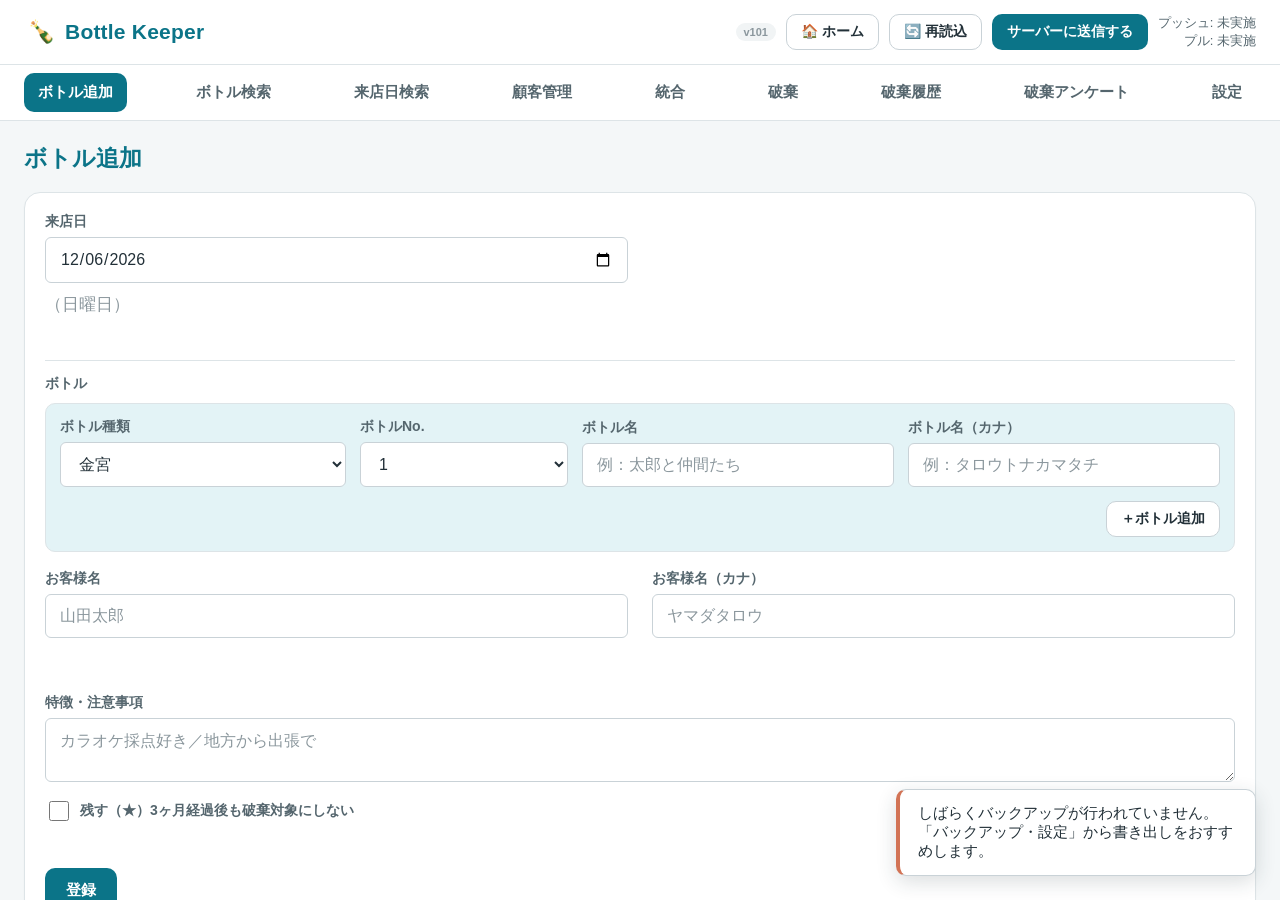
==== commit 28616ba4: "Add files via upload" ====
--- a/index.html
+++ b/index.html
@@ -9,7 +9,7 @@
 <title>Bottle Keeper</title>
 <link rel="icon" href="icon.png">
 <link rel="apple-touch-icon" href="icon.png">
-<link rel="stylesheet" href="styles.css?v=100">
+<link rel="stylesheet" href="styles.css?v=101">
 </head>
 <body>
 
@@ -22,7 +22,7 @@
       <h1>Bottle Keeper</h1>
     </button>
     <div class="app-header__status">
-      <span id="app-version" class="app-version">v100</span>
+      <span id="app-version" class="app-version">v101</span>
       <button class="btn btn-sm btn-ghost" id="btn-home">🏠 ホーム</button>
       <button class="btn btn-sm btn-ghost" id="btn-reload">🔄 再読込</button>
       <button class="btn btn-sm btn-primary" id="btn-header-sync">サーバーに送信する</button>
@@ -61,8 +61,8 @@
   <div id="modal-box" class="modal-box"></div>
 </div>
 
-<script src="utils.js?v=100"></script>
-<script src="storage.js?v=100"></script>
-<script src="app.js?v=100"></script>
+<script src="utils.js?v=101"></script>
+<script src="storage.js?v=101"></script>
+<script src="app.js?v=101"></script>
 </body>
 </html>
--- a/styles.css
+++ b/styles.css
@@ -824,6 +824,12 @@
 @media (max-width: 780px) {
   .topnav { gap: 2px; }
   .topnav__item { padding: 10px 6px; font-size: 13px; }
+}
+
+/* ヘッダーが2行になる幅：1行目＝ロゴ、2行目＝バージョン・ボタン類を左寄せ＋プッシュ/プル時刻だけ右寄せ */
+@media (max-width: 760px) {
+  .app-header__status { flex: 1 1 100%; justify-content: flex-start; margin-left: 0; }
+  .backup-status { margin-left: auto; }
 }
 @media (max-width: 660px) {
   .topnav__item { padding: 10px 4px; font-size: 12px; }
